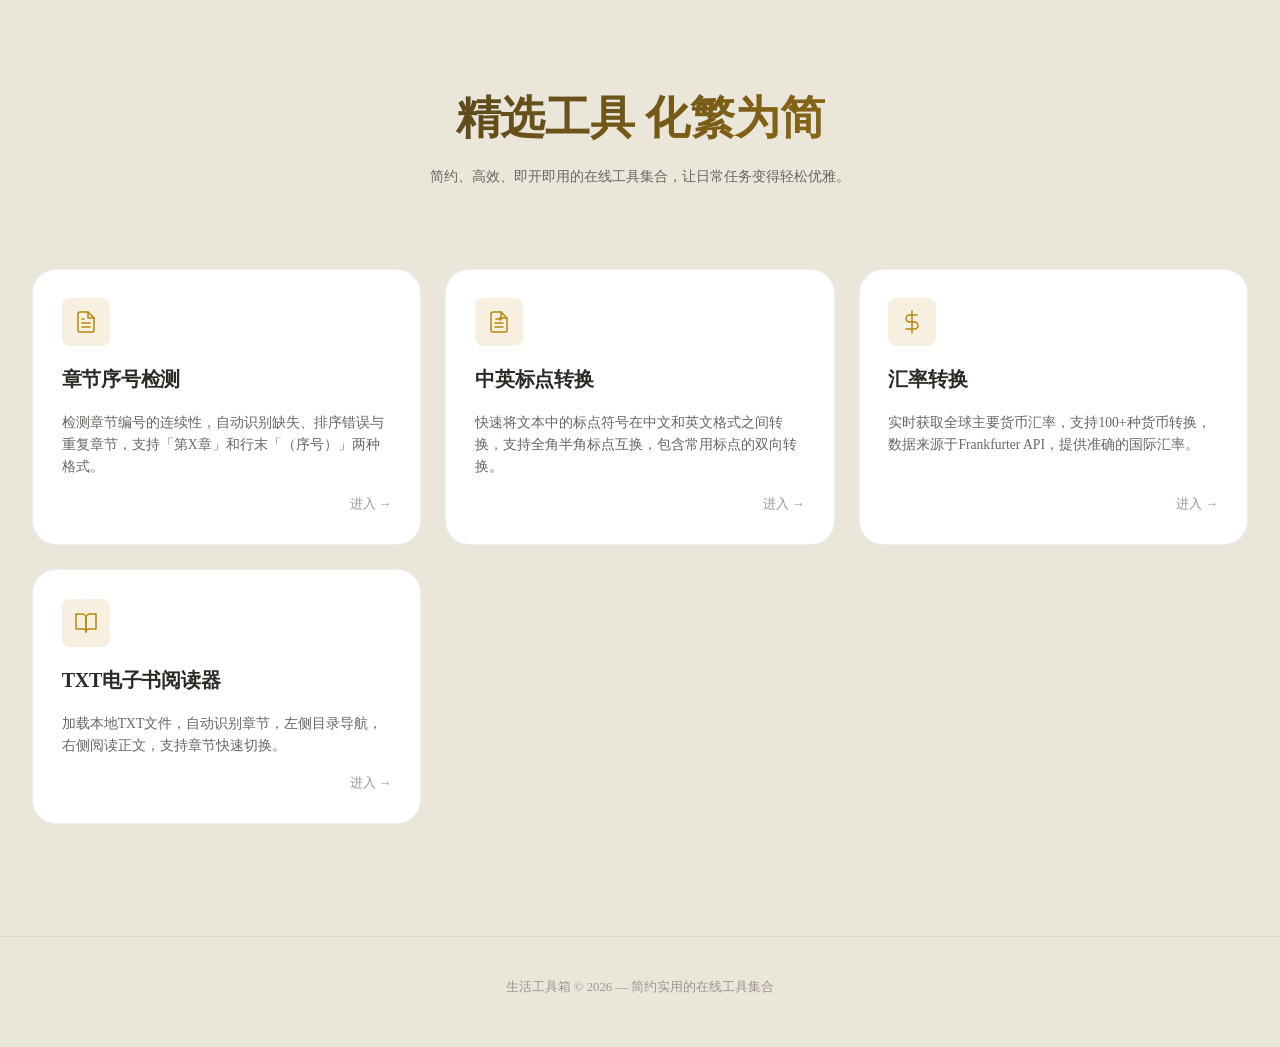
==== index.html @ 8b164f52 "第一次提交" ====
<!DOCTYPE html>
<html lang="zh-CN">
<head>
  <meta charset="UTF-8">
  <meta name="viewport" content="width=device-width, initial-scale=1.0">
  <title>生活工具箱 — 实用在线工具集</title>
  <link rel="stylesheet" href="styles/main.css">
  <style>
    .hero {
      padding: 4rem 0 2.5rem;
    }

    .tools-section {
      padding-bottom: 2rem;
    }

    .tools-section h2 {
      text-align: center;
      margin-bottom: 2rem;
      color: var(--text-secondary);
      font-weight: 400;
      font-style: italic;
    }
  </style>
</head>
<body>

<main class="page-main">
  <div class="container">
    <div class="hero section-header">
      <h1>精选工具 化繁为简</h1>
      <p>简约、高效、即开即用的在线工具集合，让日常任务变得轻松优雅。</p>
    </div>

    <section class="tools-section">
      <div id="toolGrid" class="tool-grid">
      </div>
    </section>
  </div>
</main>

<footer>
  <p>生活工具箱 &copy; 2026 — 简约实用的在线工具集合</p>
</footer>

<script src="config/tools.js"></script>
<script src="scripts/core.js"></script>
<script>
  document.addEventListener('DOMContentLoaded', function() {
    LifeTools.Core.renderToolGrid('toolGrid');
  });
</script>

</body>
</html>
---- styles/main.css ----
@import url('https://fonts.googleapis.com/css2?family=Cormorant+Garamond:ital,wght@0,400;0,500;0,600;0,700;1,400;1,500&family=JetBrains+Mono:ital,wght@0,300;0,400;0,500;1,400&display=swap');

:root {
  --bg-primary: #ebe6da;
  --bg-secondary: #f5f1e8;
  --bg-card: #ffffff;
  --bg-card-hover: #f8f7f5;
  --bg-input: #f0ede8;
  --text-primary: #2d2a26;
  --text-secondary: #6b6560;
  --text-muted: #9c9590;
  --accent: #b8860b;
  --accent-hover: #a07608;
  --accent-dim: rgba(184, 134, 11, 0.12);
  --border: rgba(45, 42, 38, 0.08);
  --border-strong: rgba(45, 42, 38, 0.15);
  --success-bg: rgba(34, 197, 94, 0.1);
  --success-text: #16a34a;
  --warning-bg: rgba(245, 158, 11, 0.1);
  --warning-text: #d97706;
  --error-bg: rgba(239, 68, 68, 0.1);
  --error-text: #dc2626;
  --info-bg: rgba(59, 130, 246, 0.1);
  --info-text: #2563eb;
  --radius-sm: 8px;
  --radius-md: 16px;
  --radius-lg: 24px;
  --radius-xl: 32px;
  --shadow-sm: 0 2px 8px rgba(0, 0, 0, 0.06);
  --shadow-md: 0 8px 24px rgba(0, 0, 0, 0.08);
  --shadow-lg: 0 16px 48px rgba(0, 0, 0, 0.1);
  --transition: 0.25s cubic-bezier(0.4, 0, 0.2, 1);
}

* {
  margin: 0;
  padding: 0;
  box-sizing: border-box;
}

html {
  font-size: 16px;
  scroll-behavior: smooth;
}

body {
  background-color: var(--bg-primary);
  color: var(--text-primary);
  line-height: 1.7;
  min-height: 100vh;
  -webkit-font-smoothing: antialiased;
  -moz-osx-font-smoothing: grayscale;
}

h1, h2, h3, h4 {
  font-weight: 600;
  letter-spacing: -0.3px;
  color: var(--text-primary);
}

h1 { font-size: 2.4rem; }
h2 { font-size: 1.8rem; }
h3 { font-size: 1.4rem; }

a {
  color: var(--accent);
  text-decoration: none;
  transition: color var(--transition);
}

a:hover {
  color: var(--accent-hover);
}

.container {
  max-width: 1280px;
  margin: 0 auto;
  padding: 0 2rem;
}

nav {
  position: sticky;
  top: 0;
  z-index: 100;
  background: rgba(235, 230, 218, 0.85);
  backdrop-filter: blur(20px);
  -webkit-backdrop-filter: blur(20px);
  border-bottom: 1px solid var(--border);
}

nav .nav-inner {
  max-width: 1280px;
  margin: 0 auto;
  padding: 1rem 2rem;
  display: flex;
  align-items: center;
  justify-content: space-between;
}

nav .nav-logo {
  font-size: 1.4rem;
  font-weight: 700;
  font-style: italic;
  color: var(--text-primary);
  display: flex;
  align-items: center;
  gap: 0.6rem;
}

nav .nav-logo .logo-dot {
  width: 10px;
  height: 10px;
  background: var(--accent);
  border-radius: 50%;
  display: inline-block;
}

nav .nav-back {
  font-size: 0.85rem;
  color: var(--text-secondary);
  transition: color var(--transition);
  display: flex;
  align-items: center;
  gap: 0.4rem;
}

nav .nav-back:hover {
  color: var(--accent);
}

.card {
  background: var(--bg-card);
  border: 1px solid var(--border);
  border-radius: var(--radius-lg);
  padding: 1.8rem;
  transition: all var(--transition);
}

.card:hover {
  background: var(--bg-card-hover);
  border-color: var(--border-strong);
  transform: translateY(-2px);
  box-shadow: var(--shadow-md);
}

.tool-card {
  cursor: pointer;
  display: flex;
  flex-direction: column;
  gap: 1rem;
  height: 100%;
}

.tool-card .tool-icon {
  width: 48px;
  height: 48px;
  background: var(--accent-dim);
  border-radius: var(--radius-sm);
  display: flex;
  align-items: center;
  justify-content: center;
  font-size: 1.4rem;
}

.tool-card .tool-icon svg {
  width: 24px;
  height: 24px;
  stroke: var(--accent);
  fill: none;
  stroke-width: 1.5;
}

.tool-card h3 {
  font-size: 1.25rem;
  margin: 0;
}

.tool-card p {
  font-size: 0.85rem;
  color: var(--text-secondary);
  line-height: 1.6;
  flex: 1;
}

.tool-card .tool-arrow {
  font-size: 0.8rem;
  color: var(--text-muted);
  align-self: flex-end;
  transition: all var(--transition);
}

.tool-card:hover .tool-arrow {
  color: var(--accent);
  transform: translateX(4px);
}

.tool-grid {
  display: grid;
  grid-template-columns: repeat(3, 1fr);
  gap: 1.5rem;
}

.tool-grid a {
  color: inherit;
  text-decoration: none;
}

.btn {
  display: inline-flex;
  align-items: center;
  gap: 0.5rem;
  padding: 0.7rem 1.5rem;
  border-radius: 60px;
  font-size: 0.85rem;
  font-weight: 500;
  cursor: pointer;
  transition: all var(--transition);
  border: none;
  outline: none;
}

.btn-primary {
  background: var(--accent);
  color: var(--bg-primary);
}

.btn-primary:hover {
  background: var(--accent-hover);
  transform: translateY(-1px);
  box-shadow: 0 4px 12px rgba(184, 134, 11, 0.25);
}

.btn-secondary {
  background: transparent;
  color: var(--text-secondary);
  border: 1px solid var(--border-strong);
}

.btn-secondary:hover {
  background: var(--bg-card);
  color: var(--text-primary);
  border-color: var(--text-muted);
}

.btn-group {
  display: flex;
  flex-wrap: wrap;
  gap: 0.8rem;
}

textarea {
  width: 100%;
  padding: 1.2rem;
  font-size: 0.82rem;
  line-height: 1.7;
  color: var(--text-primary);

  border: 1px solid var(--border-strong);
  border-radius: var(--radius-md);
  resize: vertical;
  outline: none;
  transition: all var(--transition);
}

textarea:focus {
  border-color: var(--accent);
  box-shadow: 0 0 0 3px var(--accent-dim);
}

textarea::placeholder {
  color: var(--text-muted);
}

.stat-bar {
  display: flex;
  flex-wrap: wrap;
  gap: 0.6rem 1rem;
  font-size: 0.82rem;
  background: var(--bg-secondary);
  border-radius: var(--radius-sm);
  padding: 0.75rem 1.2rem;
  border: 1px solid var(--border);
  color: var(--text-secondary);
}

.stat-bar strong {
  color: var(--text-primary);
}

.stat-divider {
  color: var(--text-muted);
}

.issue-list {
  list-style: none;
  margin-top: 0.5rem;
}

.issue-list li {
  margin-bottom: 0.5rem;
  padding: 0.65rem 1rem;
  border-radius: var(--radius-sm);
  font-size: 0.82rem;
  border-left: 3px solid;
  line-height: 1.6;
}

.issue-missing {
  border-left-color: var(--warning-text) !important;
  background: rgba(245, 158, 11, 0.12);
}

.issue-order {
  border-left-color: var(--error-text) !important;
  background: rgba(239, 68, 68, 0.12);
}

.issue-duplicate {
  border-left-color: var(--info-text) !important;
  background: rgba(59, 130, 246, 0.12);
}

.success-msg {
  padding: 1.2rem;
  border-radius: var(--radius-md);
  text-align: center;
  font-size: 0.9rem;
  background: var(--success-bg);
  color: var(--success-text);
  border: 1px solid rgba(52, 211, 153, 0.2);
}

.section-header {
  text-align: center;
  margin-bottom: 2.5rem;
}

.section-header h1 {
  font-size: 2.8rem;
  margin-bottom: 0.5rem;
  background: linear-gradient(135deg, var(--text-primary) 0%, var(--accent) 100%);
  background-clip: text;
  -webkit-background-clip: text;
  color: transparent;
}

.section-header p {
  color: var(--text-secondary);
  font-size: 0.9rem;
  max-width: 500px;
  margin: 0 auto;
}

.dashboard {
  display: flex;
  flex-wrap: wrap;
  gap: 1.5rem;
}

.dashboard .input-panel {
  flex: 1.2;
  min-width: 300px;
}

.dashboard .result-panel {
  flex: 1;
  min-width: 300px;
}

.panel-inner {
  background: var(--bg-card);
  border: 1px solid var(--border);
  border-radius: var(--radius-lg);
  padding: 1.5rem;
  height: 100%;
  display: flex;
  flex-direction: column;
}

.panel-title {
  font-size: 1.2rem;
  font-weight: 600;
  margin-bottom: 1rem;
  padding-bottom: 0.8rem;
  border-bottom: 1px solid var(--border);
  display: flex;
  align-items: center;
  gap: 0.5rem;
}

.breadcrumb {
  display: flex;
  align-items: center;
  gap: 0.5rem;
  font-size: 0.82rem;
  color: var(--text-muted);
  margin-bottom: 1.5rem;
}

.breadcrumb a {
  color: var(--text-secondary);
}

.breadcrumb a:hover {
  color: var(--accent);
}

.breadcrumb .sep {
  color: var(--text-muted);
}

.breadcrumb .current {
  color: var(--accent);
}

footer {
  text-align: center;
  padding: 2.5rem 2rem 3rem;
  color: var(--text-muted);
  font-size: 0.8rem;
  border-top: 1px solid var(--border);
  margin-top: 4rem;
}

.page-main {
  padding: 1rem 0;
  min-height: calc(100vh - 140px);
}

.result-scroll {
  flex: 1;
  overflow-y: auto;
  max-height: 520px;
}

@media (max-width: 1024px) {
  .tool-grid {
    grid-template-columns: repeat(2, 1fr);
  }
}

@media (max-width: 768px) {
  .container {
    padding: 0 1.2rem;
  }

  nav .nav-inner {
    padding: 0.9rem 1.2rem;
  }

  h1 { font-size: 2rem; }
  h2 { font-size: 1.5rem; }

  .section-header h1 {
    font-size: 2.2rem;
  }
}

@media (max-width: 640px) {
  .tool-grid {
    grid-template-columns: 1fr;
  }

  .dashboard {
    flex-direction: column;
  }

  .dashboard .input-panel,
  .dashboard .result-panel {
    min-width: unset;
  }

  .page-main {
    padding: 2rem 0;
  }
}
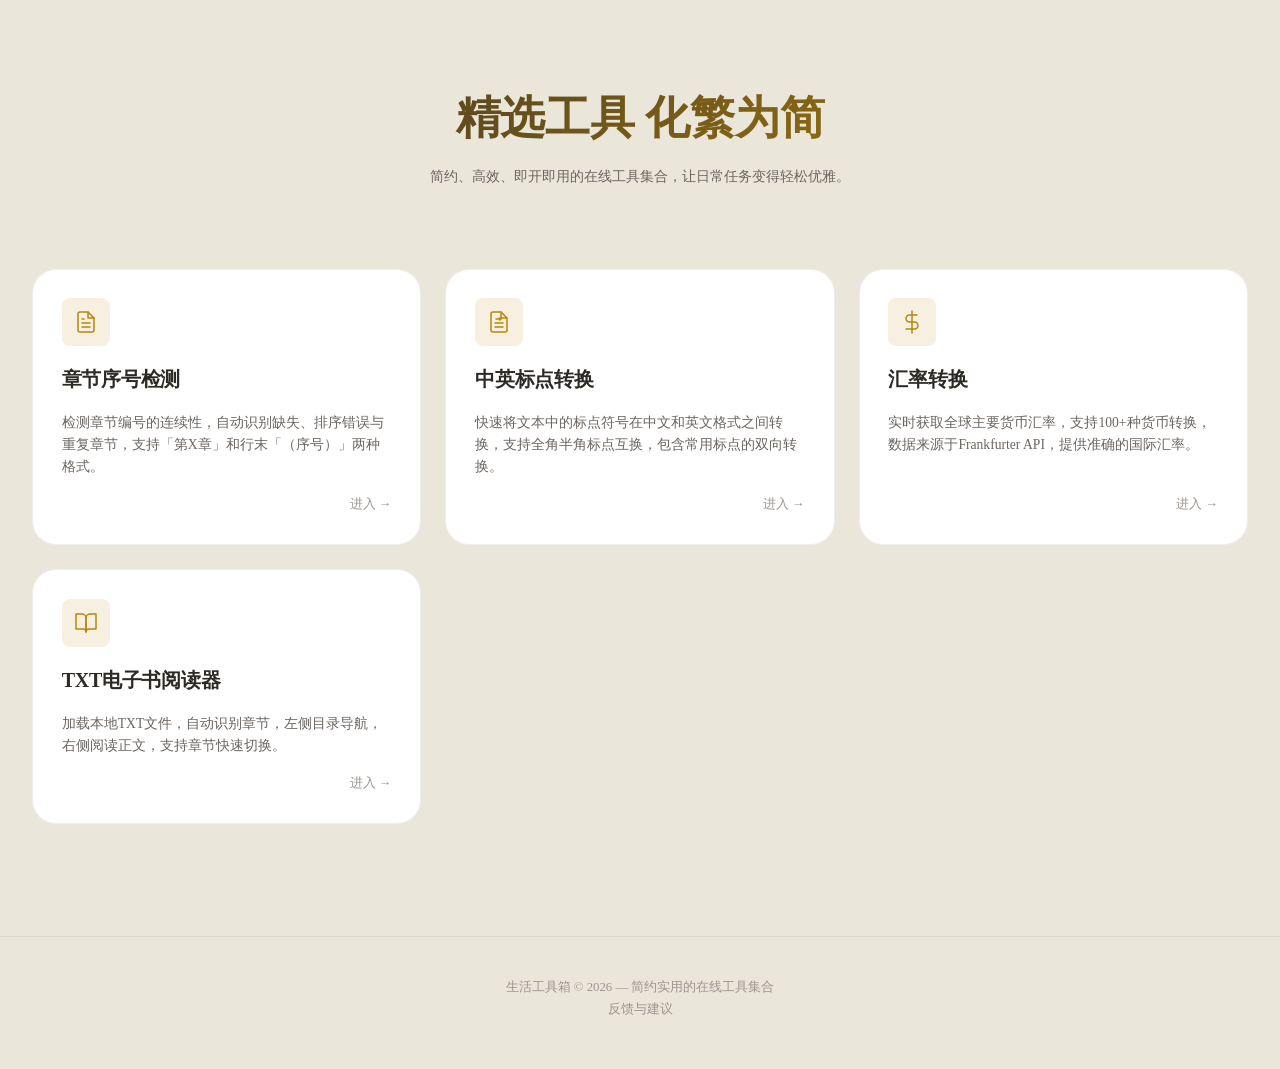
==== commit 2d81c598: "refactor: 完成项目模块化重构并新增两个工具 - 将全局命名空间代码改为ES模块规范，替换window.LifeTools全局对象 - 重构配置文件为导出形式，统一工具管理 - 新增中英标点转" ====
--- a/index.html
+++ b/index.html
@@ -41,15 +41,15 @@
 
 <footer>
   <p>生活工具箱 &copy; 2026 — 简约实用的在线工具集合</p>
+  <p><a href="https://github.com/Subject-Z/life-tools" target="_blank" rel="noopener noreferrer">反馈与建议</a></p>
 </footer>
 
-<script src="config/tools.js"></script>
-<script src="scripts/core.js"></script>
-<script>
-  document.addEventListener('DOMContentLoaded', function() {
-    LifeTools.Core.renderToolGrid('toolGrid');
+<script type="module">
+  import { renderToolGrid } from './scripts/core.js';
+  document.addEventListener('DOMContentLoaded', () => {
+    renderToolGrid('toolGrid');
   });
 </script>
 
 </body>
-</html>+</html>
--- a/styles/main.css
+++ b/styles/main.css
@@ -422,6 +422,17 @@
   margin-top: 4rem;
 }
 
+footer a {
+  color: var(--text-muted);
+  text-decoration: none;
+  transition: color 0.2s;
+}
+
+footer a:hover {
+  color: var(--primary, #4a9eff);
+  text-decoration: underline;
+}
+
 .page-main {
   padding: 1rem 0;
   min-height: calc(100vh - 140px);
